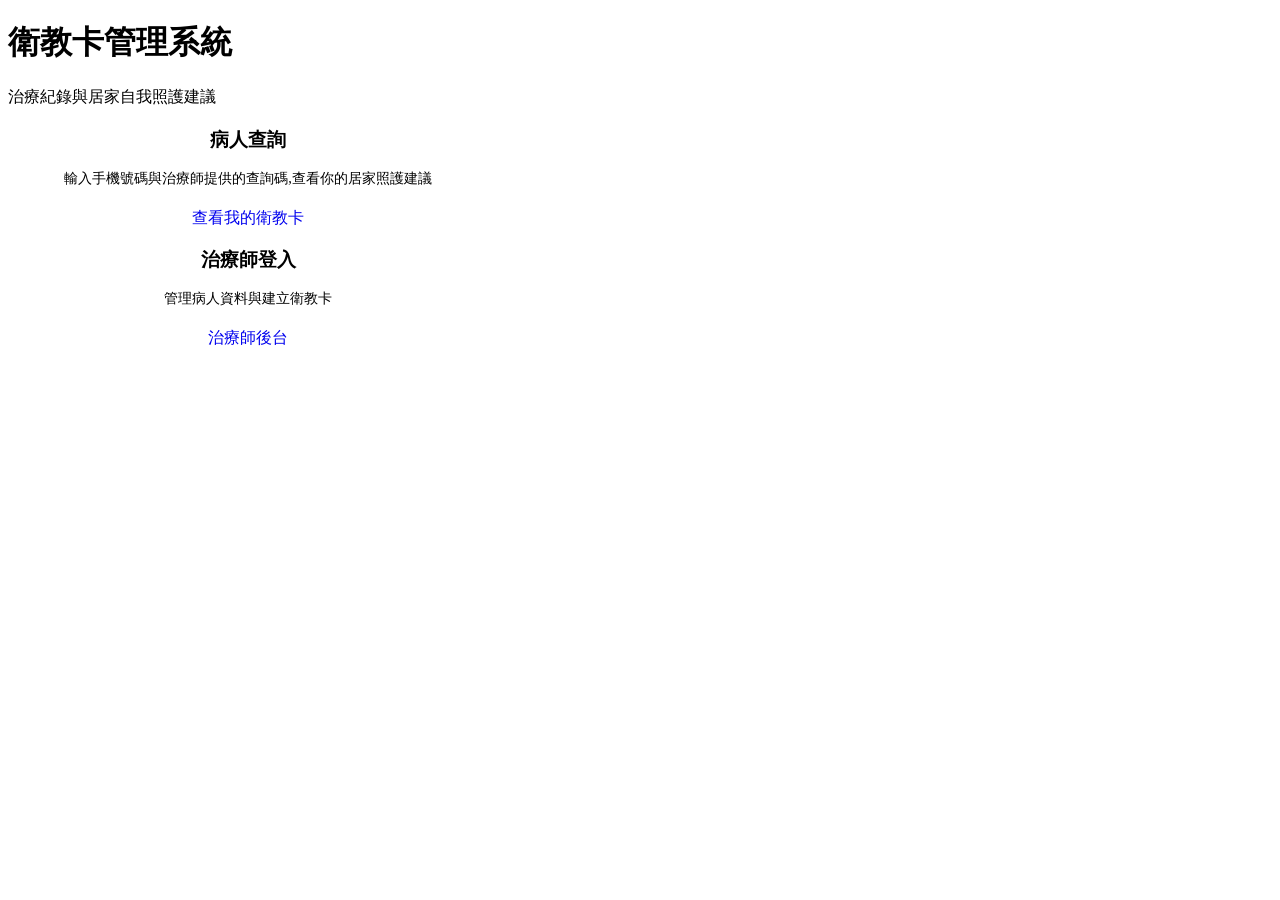
==== index.html @ 75a8e57d "將專案資料都上傳" ====
<!DOCTYPE html>
<html lang="zh-Hant">
<head>
<meta charset="UTF-8">
<meta name="viewport" content="width=device-width, initial-scale=1.0">
<title>衛教卡管理系統</title>
<link rel="preconnect" href="https://fonts.googleapis.com">
<link href="https://fonts.googleapis.com/css2?family=Noto+Sans+TC:wght@400;600;700&family=Noto+Serif+TC:wght@600;700&display=swap" rel="stylesheet">
<link rel="stylesheet" href="css/index.css">
</head>
<body>
  <div class="container" style="max-width:480px;">
    <div class="hero-portal">
      <h1>衛教卡管理系統</h1>
      <p>治療紀錄與居家自我照護建議</p>
    </div>

    <div class="card" style="text-align:center;">
      <h3 style="margin-bottom:16px;">病人查詢</h3>
      <p style="color:var(--color-text-muted); font-size:0.9rem; margin-bottom:20px;">
        輸入手機號碼與治療師提供的查詢碼,查看你的居家照護建議
      </p>
      <a href="patient.html" class="btn btn-primary" style="text-decoration:none;">查看我的衛教卡</a>
    </div>

    <div class="card" style="text-align:center;">
      <h3 style="margin-bottom:16px;">治療師登入</h3>
      <p style="color:var(--color-text-muted); font-size:0.9rem; margin-bottom:20px;">
        管理病人資料與建立衛教卡
      </p>
      <a href="therapist.html" class="btn btn-ghost" style="text-decoration:none;">治療師後台</a>
    </div>
  </div>
</body>
</html>
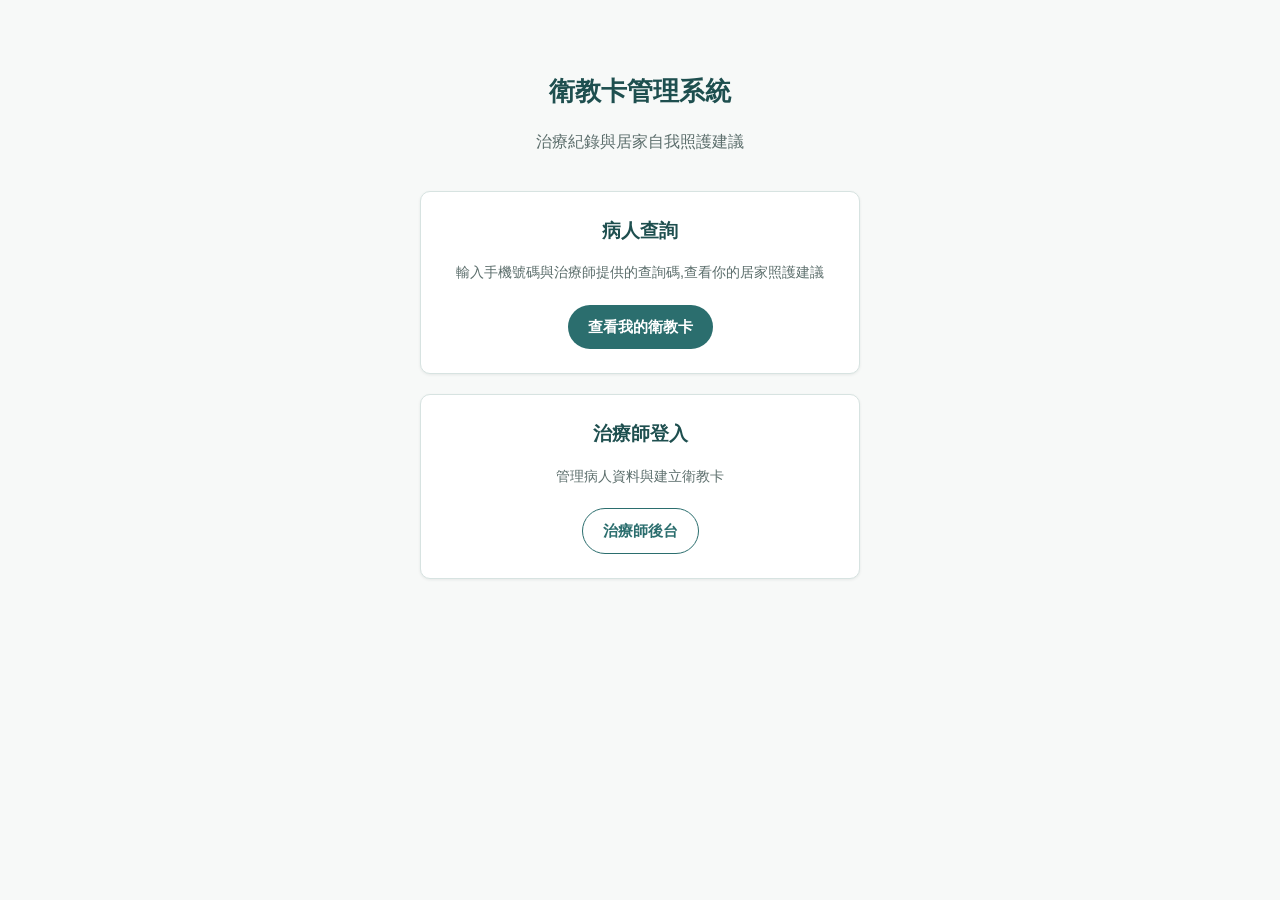
==== commit 9c9e3e5a: "把本來的專案用原來的格式傳上去" ====
--- a/index.html
+++ b/index.html
@@ -1,35 +1,35 @@
-<!DOCTYPE html>
-<html lang="zh-Hant">
-<head>
-<meta charset="UTF-8">
-<meta name="viewport" content="width=device-width, initial-scale=1.0">
-<title>衛教卡管理系統</title>
-<link rel="preconnect" href="https://fonts.googleapis.com">
-<link href="https://fonts.googleapis.com/css2?family=Noto+Sans+TC:wght@400;600;700&family=Noto+Serif+TC:wght@600;700&display=swap" rel="stylesheet">
-<link rel="stylesheet" href="css/index.css">
-</head>
-<body>
-  <div class="container" style="max-width:480px;">
-    <div class="hero-portal">
-      <h1>衛教卡管理系統</h1>
-      <p>治療紀錄與居家自我照護建議</p>
-    </div>
-
-    <div class="card" style="text-align:center;">
-      <h3 style="margin-bottom:16px;">病人查詢</h3>
-      <p style="color:var(--color-text-muted); font-size:0.9rem; margin-bottom:20px;">
-        輸入手機號碼與治療師提供的查詢碼,查看你的居家照護建議
-      </p>
-      <a href="patient.html" class="btn btn-primary" style="text-decoration:none;">查看我的衛教卡</a>
-    </div>
-
-    <div class="card" style="text-align:center;">
-      <h3 style="margin-bottom:16px;">治療師登入</h3>
-      <p style="color:var(--color-text-muted); font-size:0.9rem; margin-bottom:20px;">
-        管理病人資料與建立衛教卡
-      </p>
-      <a href="therapist.html" class="btn btn-ghost" style="text-decoration:none;">治療師後台</a>
-    </div>
-  </div>
-</body>
+<!DOCTYPE html>
+<html lang="zh-Hant">
+<head>
+<meta charset="UTF-8">
+<meta name="viewport" content="width=device-width, initial-scale=1.0">
+<title>衛教卡管理系統</title>
+<link rel="preconnect" href="https://fonts.googleapis.com">
+<link href="https://fonts.googleapis.com/css2?family=Noto+Sans+TC:wght@400;600;700&family=Noto+Serif+TC:wght@600;700&display=swap" rel="stylesheet">
+<link rel="stylesheet" href="css/index.css">
+</head>
+<body>
+  <div class="container" style="max-width:480px;">
+    <div class="hero-portal">
+      <h1>衛教卡管理系統</h1>
+      <p>治療紀錄與居家自我照護建議</p>
+    </div>
+
+    <div class="card" style="text-align:center;">
+      <h3 style="margin-bottom:16px;">病人查詢</h3>
+      <p style="color:var(--color-text-muted); font-size:0.9rem; margin-bottom:20px;">
+        輸入手機號碼與治療師提供的查詢碼,查看你的居家照護建議
+      </p>
+      <a href="patient.html" class="btn btn-primary" style="text-decoration:none;">查看我的衛教卡</a>
+    </div>
+
+    <div class="card" style="text-align:center;">
+      <h3 style="margin-bottom:16px;">治療師登入</h3>
+      <p style="color:var(--color-text-muted); font-size:0.9rem; margin-bottom:20px;">
+        管理病人資料與建立衛教卡
+      </p>
+      <a href="therapist.html" class="btn btn-ghost" style="text-decoration:none;">治療師後台</a>
+    </div>
+  </div>
+</body>
 </html>
--- a/css/index.css
+++ b/css/index.css
@@ -0,0 +1,244 @@
+/* ============================================
+   設計 tokens
+   定位:工具型網頁(治療師後台 + 病人查詢)
+   配色:沉穩醫療感,青綠為主色,暖橙為強調色(建議/行動)
+   ============================================ */
+:root {
+  --color-primary: #2b6e6e;
+  --color-primary-dark: #1e4f4f;
+  --color-primary-light: #dcedeb;
+  --color-accent: #e08a3e;
+  --color-bg: #f7f9f8;
+  --color-surface: #ffffff;
+  --color-text: #1c2b2a;
+  --color-text-muted: #5c6e6c;
+  --color-border: #d7e3e1;
+  --color-danger: #c4574a;
+
+  --font-display: "Noto Serif TC", "PMingLiU", serif;
+  --font-body: "Noto Sans TC", "PingFang TC", "Microsoft JhengHei", sans-serif;
+
+  --radius: 10px;
+  --shadow-sm: 0 1px 3px rgba(28, 43, 42, 0.08);
+  --shadow-md: 0 4px 16px rgba(28, 43, 42, 0.10);
+}
+
+* { box-sizing: border-box; }
+
+body {
+  margin: 0;
+  font-family: var(--font-body);
+  background: var(--color-bg);
+  color: var(--color-text);
+  line-height: 1.6;
+}
+
+h1, h2, h3 {
+  font-family: var(--font-display);
+  font-weight: 600;
+  margin: 0 0 0.5em;
+  color: var(--color-primary-dark);
+}
+
+a { color: var(--color-primary); }
+
+.container {
+  max-width: 720px;
+  margin: 0 auto;
+  padding: 32px 20px 80px;
+}
+
+.topbar {
+  background: var(--color-primary-dark);
+  color: #fff;
+  padding: 16px 20px;
+  display: flex;
+  align-items: center;
+  justify-content: space-between;
+}
+.topbar .brand {
+  font-family: var(--font-display);
+  font-size: 1.1rem;
+  letter-spacing: 0.02em;
+}
+.topbar button {
+  background: transparent;
+  border: 1px solid rgba(255,255,255,0.4);
+  color: #fff;
+  padding: 6px 14px;
+  border-radius: 999px;
+  font-size: 0.85rem;
+  cursor: pointer;
+}
+.topbar button:hover { background: rgba(255,255,255,0.12); }
+
+.card {
+  background: var(--color-surface);
+  border: 1px solid var(--color-border);
+  border-radius: var(--radius);
+  padding: 24px;
+  box-shadow: var(--shadow-sm);
+  margin-bottom: 20px;
+}
+
+.field { margin-bottom: 16px; }
+.field label {
+  display: block;
+  font-size: 0.9rem;
+  color: var(--color-text-muted);
+  margin-bottom: 6px;
+}
+.field input, .field textarea {
+  width: 100%;
+  padding: 10px 12px;
+  border: 1px solid var(--color-border);
+  border-radius: 8px;
+  font-size: 1rem;
+  font-family: var(--font-body);
+  background: #fff;
+  color: var(--color-text);
+}
+.field input:focus, .field textarea:focus {
+  outline: 2px solid var(--color-primary);
+  outline-offset: 1px;
+  border-color: var(--color-primary);
+}
+.field textarea { resize: vertical; min-height: 64px; }
+
+.btn {
+  display: inline-block;
+  padding: 10px 20px;
+  border-radius: 999px;
+  border: none;
+  font-size: 0.95rem;
+  font-weight: 600;
+  cursor: pointer;
+  font-family: var(--font-body);
+}
+.btn-primary { background: var(--color-primary); color: #fff; }
+.btn-primary:hover { background: var(--color-primary-dark); }
+.btn-accent { background: var(--color-accent); color: #fff; }
+.btn-accent:hover { background: #c9752b; }
+.btn-ghost { background: transparent; color: var(--color-primary); border: 1px solid var(--color-primary); }
+.btn-ghost:hover { background: var(--color-primary-light); }
+.btn-danger-ghost { background: transparent; color: var(--color-danger); border: 1px solid var(--color-danger); font-size: 0.8rem; padding: 6px 14px; }
+.btn-danger-ghost:hover { background: #fbeceb; }
+.btn:disabled { opacity: 0.5; cursor: not-allowed; }
+
+.patient-row {
+  display: flex;
+  justify-content: space-between;
+  align-items: center;
+  padding: 14px 4px;
+  border-bottom: 1px solid var(--color-border);
+  cursor: pointer;
+}
+.patient-row:last-child { border-bottom: none; }
+.patient-row:hover { background: var(--color-primary-light); }
+.patient-row .name { font-weight: 600; }
+.patient-row .phone { color: var(--color-text-muted); font-size: 0.85rem; }
+
+.tag-code {
+  display: inline-block;
+  background: var(--color-primary-light);
+  color: var(--color-primary-dark);
+  font-weight: 700;
+  letter-spacing: 0.1em;
+  padding: 4px 10px;
+  border-radius: 6px;
+  font-size: 0.95rem;
+}
+
+.item-row {
+  display: flex;
+  gap: 10px;
+  align-items: flex-start;
+  margin-bottom: 10px;
+  padding: 12px;
+  background: var(--color-primary-light);
+  border-radius: 8px;
+}
+.item-row .item-fields { flex: 1; display: flex; flex-direction: column; gap: 6px; }
+.item-row input { border: 1px solid var(--color-border); border-radius: 6px; padding: 8px 10px; font-size: 0.95rem; }
+.item-row .remove-item {
+  background: none; border: none; color: var(--color-text-muted);
+  cursor: pointer; font-size: 1.1rem; padding: 4px 8px;
+}
+.item-row .remove-item:hover { color: var(--color-danger); }
+
+.empty-state {
+  text-align: center;
+  color: var(--color-text-muted);
+  padding: 40px 20px;
+}
+
+.msg { font-size: 0.9rem; margin-top: 8px; }
+.msg.error { color: var(--color-danger); }
+.msg.success { color: var(--color-primary-dark); }
+
+/* ===== 病人查詢卡片(衛教卡)專屬 ===== */
+.hero-portal {
+  text-align: center;
+  padding: 40px 20px 20px;
+}
+.hero-portal h1 { font-size: 1.6rem; }
+.hero-portal p { color: var(--color-text-muted); }
+
+.med-card {
+  border-radius: 14px;
+  background: var(--color-surface);
+  box-shadow: var(--shadow-md);
+  overflow: hidden;
+  border: 1px solid var(--color-border);
+}
+.med-card-head {
+  background: var(--color-primary);
+  color: #fff;
+  padding: 20px 24px;
+}
+.med-card-head .label { font-size: 0.8rem; opacity: 0.85; letter-spacing: 0.1em; }
+.med-card-head .patient-name { font-family: var(--font-display); font-size: 1.4rem; margin-top: 4px; }
+.med-card-head .date { font-size: 0.85rem; opacity: 0.85; margin-top: 6px; }
+
+.med-item {
+  position: relative;
+  padding: 20px 24px 34px;
+  border-bottom: 1px solid var(--color-border);
+}
+.med-item .item-date {
+  position: absolute;
+  right: 24px;
+  bottom: 12px;
+  font-size: 0.78rem;
+  color: var(--color-text-muted);
+}
+.med-item:last-child { border-bottom: none; }
+.med-item .symptom {
+  display: inline-block;
+  font-weight: 700;
+  color: var(--color-primary-dark);
+  font-size: 1.1rem;
+  margin-bottom: 8px;
+}
+.med-item .symptom::before {
+  content: "◆ ";
+  color: var(--color-accent);
+}
+.med-item .advice {
+  font-size: 1.05rem;
+  color: var(--color-text);
+  padding-left: 20px;
+  white-space: pre-wrap;
+}
+
+.login-box {
+  max-width: 380px;
+  margin: 60px auto;
+}
+
+.link-switch { text-align: center; margin-top: 24px; font-size: 0.9rem; }
+
+@media (max-width: 480px) {
+  .container { padding: 20px 14px 60px; }
+  .med-card-head .patient-name { font-size: 1.2rem; }
+}
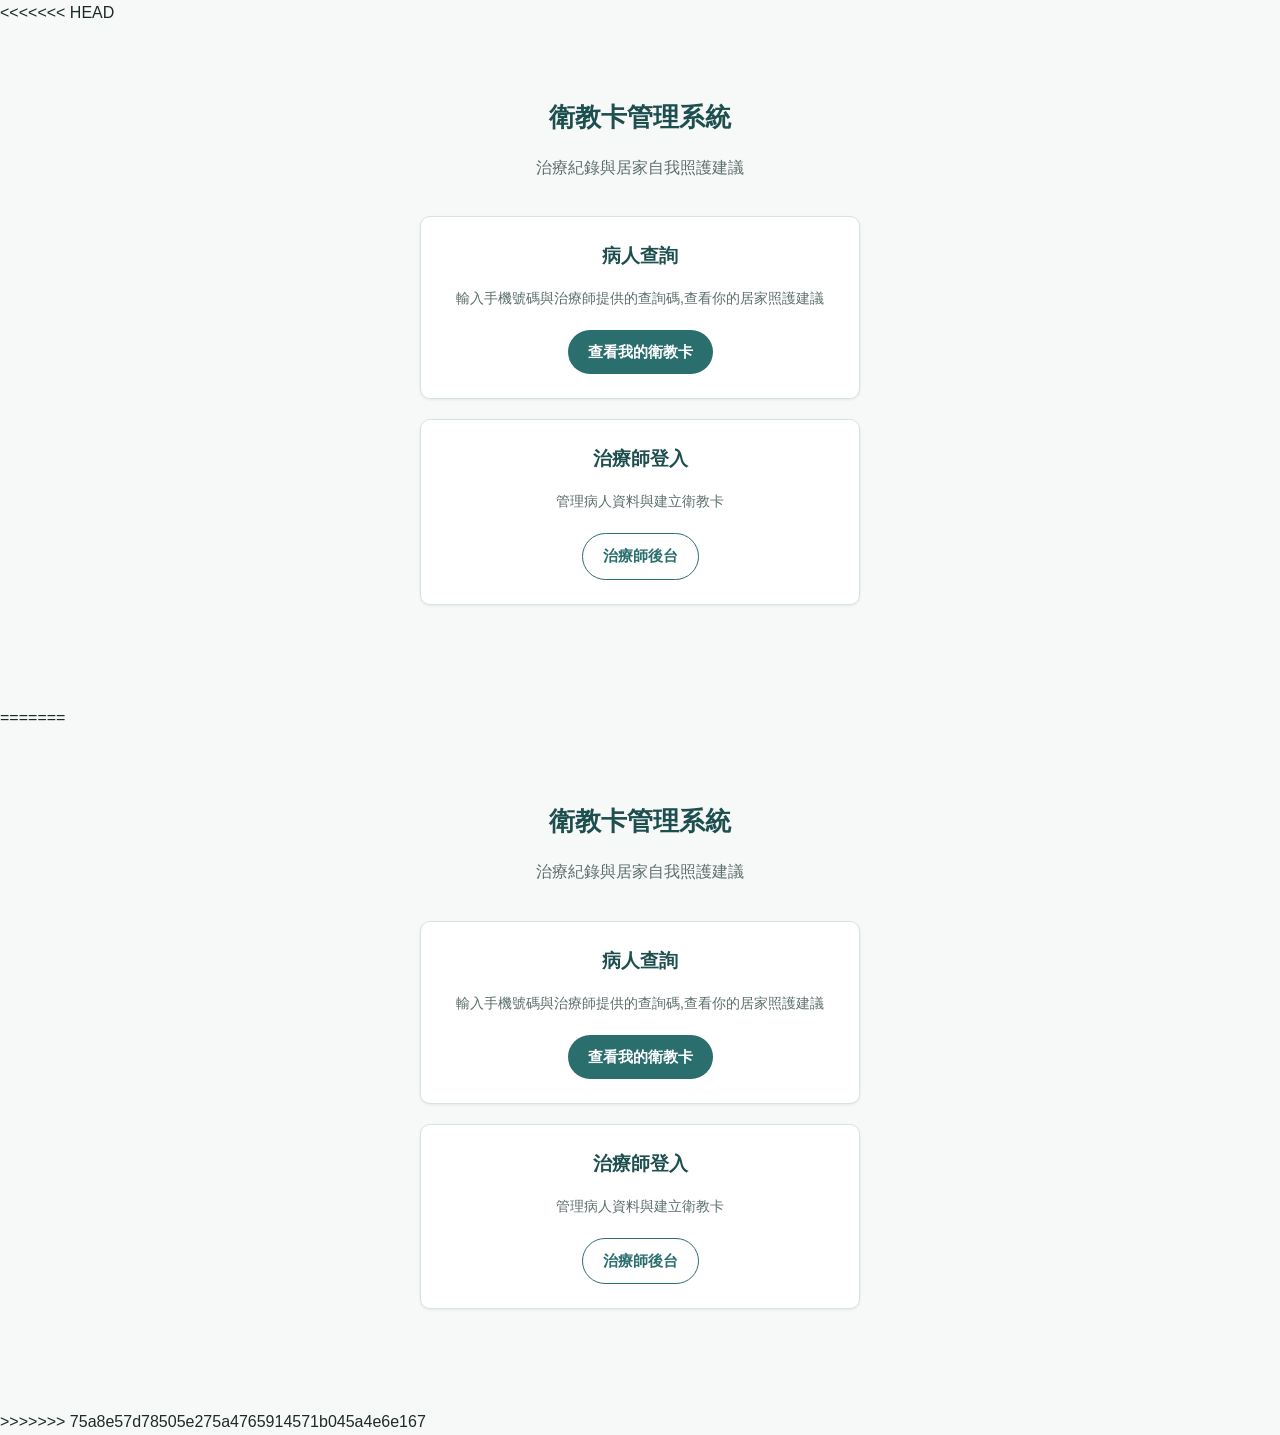
==== commit 987ac9c6: "更新css、js路徑" ====
--- a/index.html
+++ b/index.html
@@ -1,3 +1,39 @@
+<<<<<<< HEAD
+<!DOCTYPE html>
+<html lang="zh-Hant">
+<head>
+<meta charset="UTF-8">
+<meta name="viewport" content="width=device-width, initial-scale=1.0">
+<title>衛教卡管理系統</title>
+<link rel="preconnect" href="https://fonts.googleapis.com">
+<link href="https://fonts.googleapis.com/css2?family=Noto+Sans+TC:wght@400;600;700&family=Noto+Serif+TC:wght@600;700&display=swap" rel="stylesheet">
+<link rel="stylesheet" href="index.css">
+</head>
+<body>
+  <div class="container" style="max-width:480px;">
+    <div class="hero-portal">
+      <h1>衛教卡管理系統</h1>
+      <p>治療紀錄與居家自我照護建議</p>
+    </div>
+
+    <div class="card" style="text-align:center;">
+      <h3 style="margin-bottom:16px;">病人查詢</h3>
+      <p style="color:var(--color-text-muted); font-size:0.9rem; margin-bottom:20px;">
+        輸入手機號碼與治療師提供的查詢碼,查看你的居家照護建議
+      </p>
+      <a href="patient.html" class="btn btn-primary" style="text-decoration:none;">查看我的衛教卡</a>
+    </div>
+
+    <div class="card" style="text-align:center;">
+      <h3 style="margin-bottom:16px;">治療師登入</h3>
+      <p style="color:var(--color-text-muted); font-size:0.9rem; margin-bottom:20px;">
+        管理病人資料與建立衛教卡
+      </p>
+      <a href="therapist.html" class="btn btn-ghost" style="text-decoration:none;">治療師後台</a>
+    </div>
+  </div>
+</body>
+=======
 <!DOCTYPE html>
 <html lang="zh-Hant">
 <head>
@@ -32,4 +68,5 @@
     </div>
   </div>
 </body>
+>>>>>>> 75a8e57d78505e275a4765914571b045a4e6e167
 </html>
--- a/index.css
+++ b/index.css
@@ -0,0 +1,482 @@
+<<<<<<< HEAD
+/* ============================================
+   設計 tokens
+   定位:工具型網頁(治療師後台 + 病人查詢)
+   配色:沉穩醫療感,青綠為主色,暖橙為強調色(建議/行動)
+   ============================================ */
+:root {
+  --color-primary: #2b6e6e;
+  --color-primary-dark: #1e4f4f;
+  --color-primary-light: #dcedeb;
+  --color-accent: #e08a3e;
+  --color-bg: #f7f9f8;
+  --color-surface: #ffffff;
+  --color-text: #1c2b2a;
+  --color-text-muted: #5c6e6c;
+  --color-border: #d7e3e1;
+  --color-danger: #c4574a;
+
+  --font-display: "Noto Serif TC", "PMingLiU", serif;
+  --font-body: "Noto Sans TC", "PingFang TC", "Microsoft JhengHei", sans-serif;
+
+  --radius: 10px;
+  --shadow-sm: 0 1px 3px rgba(28, 43, 42, 0.08);
+  --shadow-md: 0 4px 16px rgba(28, 43, 42, 0.10);
+}
+
+* { box-sizing: border-box; }
+
+body {
+  margin: 0;
+  font-family: var(--font-body);
+  background: var(--color-bg);
+  color: var(--color-text);
+  line-height: 1.6;
+}
+
+h1, h2, h3 {
+  font-family: var(--font-display);
+  font-weight: 600;
+  margin: 0 0 0.5em;
+  color: var(--color-primary-dark);
+}
+
+a { color: var(--color-primary); }
+
+.container {
+  max-width: 720px;
+  margin: 0 auto;
+  padding: 32px 20px 80px;
+}
+
+.topbar {
+  background: var(--color-primary-dark);
+  color: #fff;
+  padding: 16px 20px;
+  display: flex;
+  align-items: center;
+  justify-content: space-between;
+}
+.topbar .brand {
+  font-family: var(--font-display);
+  font-size: 1.1rem;
+  letter-spacing: 0.02em;
+}
+.topbar button {
+  background: transparent;
+  border: 1px solid rgba(255,255,255,0.4);
+  color: #fff;
+  padding: 6px 14px;
+  border-radius: 999px;
+  font-size: 0.85rem;
+  cursor: pointer;
+}
+.topbar button:hover { background: rgba(255,255,255,0.12); }
+
+.card {
+  background: var(--color-surface);
+  border: 1px solid var(--color-border);
+  border-radius: var(--radius);
+  padding: 24px;
+  box-shadow: var(--shadow-sm);
+  margin-bottom: 20px;
+}
+
+.field { margin-bottom: 16px; }
+.field label {
+  display: block;
+  font-size: 0.9rem;
+  color: var(--color-text-muted);
+  margin-bottom: 6px;
+}
+.field input, .field textarea {
+  width: 100%;
+  padding: 10px 12px;
+  border: 1px solid var(--color-border);
+  border-radius: 8px;
+  font-size: 1rem;
+  font-family: var(--font-body);
+  background: #fff;
+  color: var(--color-text);
+}
+.field input:focus, .field textarea:focus {
+  outline: 2px solid var(--color-primary);
+  outline-offset: 1px;
+  border-color: var(--color-primary);
+}
+.field textarea { resize: vertical; min-height: 64px; }
+
+.btn {
+  display: inline-block;
+  padding: 10px 20px;
+  border-radius: 999px;
+  border: none;
+  font-size: 0.95rem;
+  font-weight: 600;
+  cursor: pointer;
+  font-family: var(--font-body);
+}
+.btn-primary { background: var(--color-primary); color: #fff; }
+.btn-primary:hover { background: var(--color-primary-dark); }
+.btn-accent { background: var(--color-accent); color: #fff; }
+.btn-accent:hover { background: #c9752b; }
+.btn-ghost { background: transparent; color: var(--color-primary); border: 1px solid var(--color-primary); }
+.btn-ghost:hover { background: var(--color-primary-light); }
+.btn-danger-ghost { background: transparent; color: var(--color-danger); border: 1px solid var(--color-danger); font-size: 0.8rem; padding: 6px 14px; }
+.btn-danger-ghost:hover { background: #fbeceb; }
+.btn:disabled { opacity: 0.5; cursor: not-allowed; }
+
+.patient-row {
+  display: flex;
+  justify-content: space-between;
+  align-items: center;
+  padding: 14px 4px;
+  border-bottom: 1px solid var(--color-border);
+  cursor: pointer;
+}
+.patient-row:last-child { border-bottom: none; }
+.patient-row:hover { background: var(--color-primary-light); }
+.patient-row .name { font-weight: 600; }
+.patient-row .phone { color: var(--color-text-muted); font-size: 0.85rem; }
+
+.tag-code {
+  display: inline-block;
+  background: var(--color-primary-light);
+  color: var(--color-primary-dark);
+  font-weight: 700;
+  letter-spacing: 0.1em;
+  padding: 4px 10px;
+  border-radius: 6px;
+  font-size: 0.95rem;
+}
+
+.item-row {
+  display: flex;
+  gap: 10px;
+  align-items: flex-start;
+  margin-bottom: 10px;
+  padding: 12px;
+  background: var(--color-primary-light);
+  border-radius: 8px;
+}
+.item-row .item-fields { flex: 1; display: flex; flex-direction: column; gap: 6px; }
+.item-row input { border: 1px solid var(--color-border); border-radius: 6px; padding: 8px 10px; font-size: 0.95rem; }
+.item-row .remove-item {
+  background: none; border: none; color: var(--color-text-muted);
+  cursor: pointer; font-size: 1.1rem; padding: 4px 8px;
+}
+.item-row .remove-item:hover { color: var(--color-danger); }
+
+.empty-state {
+  text-align: center;
+  color: var(--color-text-muted);
+  padding: 40px 20px;
+}
+
+.msg { font-size: 0.9rem; margin-top: 8px; }
+.msg.error { color: var(--color-danger); }
+.msg.success { color: var(--color-primary-dark); }
+
+/* ===== 病人查詢卡片(衛教卡)專屬 ===== */
+.hero-portal {
+  text-align: center;
+  padding: 40px 20px 20px;
+}
+.hero-portal h1 { font-size: 1.6rem; }
+.hero-portal p { color: var(--color-text-muted); }
+
+.med-card {
+  border-radius: 14px;
+  background: var(--color-surface);
+  box-shadow: var(--shadow-md);
+  overflow: hidden;
+  border: 1px solid var(--color-border);
+}
+.med-card-head {
+  background: var(--color-primary);
+  color: #fff;
+  padding: 20px 24px;
+}
+.med-card-head .label { font-size: 0.8rem; opacity: 0.85; letter-spacing: 0.1em; }
+.med-card-head .patient-name { font-family: var(--font-display); font-size: 1.4rem; margin-top: 4px; }
+.med-card-head .date { font-size: 0.85rem; opacity: 0.85; margin-top: 6px; }
+
+.med-item {
+  padding: 20px 24px;
+  border-bottom: 1px solid var(--color-border);
+}
+.med-item:last-child { border-bottom: none; }
+.med-item .symptom {
+  display: inline-block;
+  font-weight: 700;
+  color: var(--color-primary-dark);
+  font-size: 1.1rem;
+  margin-bottom: 8px;
+}
+.med-item .symptom::before {
+  content: "◆ ";
+  color: var(--color-accent);
+}
+.med-item .advice {
+  font-size: 1.05rem;
+  color: var(--color-text);
+  padding-left: 20px;
+  white-space: pre-wrap;
+}
+
+.login-box {
+  max-width: 380px;
+  margin: 60px auto;
+}
+
+.link-switch { text-align: center; margin-top: 24px; font-size: 0.9rem; }
+
+@media (max-width: 480px) {
+  .container { padding: 20px 14px 60px; }
+  .med-card-head .patient-name { font-size: 1.2rem; }
+=======
+/* ============================================
+   設計 tokens
+   定位:工具型網頁(治療師後台 + 病人查詢)
+   配色:沉穩醫療感,青綠為主色,暖橙為強調色(建議/行動)
+   ============================================ */
+:root {
+  --color-primary: #2b6e6e;
+  --color-primary-dark: #1e4f4f;
+  --color-primary-light: #dcedeb;
+  --color-accent: #e08a3e;
+  --color-bg: #f7f9f8;
+  --color-surface: #ffffff;
+  --color-text: #1c2b2a;
+  --color-text-muted: #5c6e6c;
+  --color-border: #d7e3e1;
+  --color-danger: #c4574a;
+
+  --font-display: "Noto Serif TC", "PMingLiU", serif;
+  --font-body: "Noto Sans TC", "PingFang TC", "Microsoft JhengHei", sans-serif;
+
+  --radius: 10px;
+  --shadow-sm: 0 1px 3px rgba(28, 43, 42, 0.08);
+  --shadow-md: 0 4px 16px rgba(28, 43, 42, 0.10);
+}
+
+* { box-sizing: border-box; }
+
+body {
+  margin: 0;
+  font-family: var(--font-body);
+  background: var(--color-bg);
+  color: var(--color-text);
+  line-height: 1.6;
+}
+
+h1, h2, h3 {
+  font-family: var(--font-display);
+  font-weight: 600;
+  margin: 0 0 0.5em;
+  color: var(--color-primary-dark);
+}
+
+a { color: var(--color-primary); }
+
+.container {
+  max-width: 720px;
+  margin: 0 auto;
+  padding: 32px 20px 80px;
+}
+
+.topbar {
+  background: var(--color-primary-dark);
+  color: #fff;
+  padding: 16px 20px;
+  display: flex;
+  align-items: center;
+  justify-content: space-between;
+}
+.topbar .brand {
+  font-family: var(--font-display);
+  font-size: 1.1rem;
+  letter-spacing: 0.02em;
+}
+.topbar button {
+  background: transparent;
+  border: 1px solid rgba(255,255,255,0.4);
+  color: #fff;
+  padding: 6px 14px;
+  border-radius: 999px;
+  font-size: 0.85rem;
+  cursor: pointer;
+}
+.topbar button:hover { background: rgba(255,255,255,0.12); }
+
+.card {
+  background: var(--color-surface);
+  border: 1px solid var(--color-border);
+  border-radius: var(--radius);
+  padding: 24px;
+  box-shadow: var(--shadow-sm);
+  margin-bottom: 20px;
+}
+
+.field { margin-bottom: 16px; }
+.field label {
+  display: block;
+  font-size: 0.9rem;
+  color: var(--color-text-muted);
+  margin-bottom: 6px;
+}
+.field input, .field textarea {
+  width: 100%;
+  padding: 10px 12px;
+  border: 1px solid var(--color-border);
+  border-radius: 8px;
+  font-size: 1rem;
+  font-family: var(--font-body);
+  background: #fff;
+  color: var(--color-text);
+}
+.field input:focus, .field textarea:focus {
+  outline: 2px solid var(--color-primary);
+  outline-offset: 1px;
+  border-color: var(--color-primary);
+}
+.field textarea { resize: vertical; min-height: 64px; }
+
+.btn {
+  display: inline-block;
+  padding: 10px 20px;
+  border-radius: 999px;
+  border: none;
+  font-size: 0.95rem;
+  font-weight: 600;
+  cursor: pointer;
+  font-family: var(--font-body);
+}
+.btn-primary { background: var(--color-primary); color: #fff; }
+.btn-primary:hover { background: var(--color-primary-dark); }
+.btn-accent { background: var(--color-accent); color: #fff; }
+.btn-accent:hover { background: #c9752b; }
+.btn-ghost { background: transparent; color: var(--color-primary); border: 1px solid var(--color-primary); }
+.btn-ghost:hover { background: var(--color-primary-light); }
+.btn-danger-ghost { background: transparent; color: var(--color-danger); border: 1px solid var(--color-danger); font-size: 0.8rem; padding: 6px 14px; }
+.btn-danger-ghost:hover { background: #fbeceb; }
+.btn:disabled { opacity: 0.5; cursor: not-allowed; }
+
+.patient-row {
+  display: flex;
+  justify-content: space-between;
+  align-items: center;
+  padding: 14px 4px;
+  border-bottom: 1px solid var(--color-border);
+  cursor: pointer;
+}
+.patient-row:last-child { border-bottom: none; }
+.patient-row:hover { background: var(--color-primary-light); }
+.patient-row .name { font-weight: 600; }
+.patient-row .phone { color: var(--color-text-muted); font-size: 0.85rem; }
+
+.tag-code {
+  display: inline-block;
+  background: var(--color-primary-light);
+  color: var(--color-primary-dark);
+  font-weight: 700;
+  letter-spacing: 0.1em;
+  padding: 4px 10px;
+  border-radius: 6px;
+  font-size: 0.95rem;
+}
+
+.item-row {
+  display: flex;
+  gap: 10px;
+  align-items: flex-start;
+  margin-bottom: 10px;
+  padding: 12px;
+  background: var(--color-primary-light);
+  border-radius: 8px;
+}
+.item-row .item-fields { flex: 1; display: flex; flex-direction: column; gap: 6px; }
+.item-row input { border: 1px solid var(--color-border); border-radius: 6px; padding: 8px 10px; font-size: 0.95rem; }
+.item-row .remove-item {
+  background: none; border: none; color: var(--color-text-muted);
+  cursor: pointer; font-size: 1.1rem; padding: 4px 8px;
+}
+.item-row .remove-item:hover { color: var(--color-danger); }
+
+.empty-state {
+  text-align: center;
+  color: var(--color-text-muted);
+  padding: 40px 20px;
+}
+
+.msg { font-size: 0.9rem; margin-top: 8px; }
+.msg.error { color: var(--color-danger); }
+.msg.success { color: var(--color-primary-dark); }
+
+/* ===== 病人查詢卡片(衛教卡)專屬 ===== */
+.hero-portal {
+  text-align: center;
+  padding: 40px 20px 20px;
+}
+.hero-portal h1 { font-size: 1.6rem; }
+.hero-portal p { color: var(--color-text-muted); }
+
+.med-card {
+  border-radius: 14px;
+  background: var(--color-surface);
+  box-shadow: var(--shadow-md);
+  overflow: hidden;
+  border: 1px solid var(--color-border);
+}
+.med-card-head {
+  background: var(--color-primary);
+  color: #fff;
+  padding: 20px 24px;
+}
+.med-card-head .label { font-size: 0.8rem; opacity: 0.85; letter-spacing: 0.1em; }
+.med-card-head .patient-name { font-family: var(--font-display); font-size: 1.4rem; margin-top: 4px; }
+.med-card-head .date { font-size: 0.85rem; opacity: 0.85; margin-top: 6px; }
+
+.med-item {
+  position: relative;
+  padding: 20px 24px 34px;
+  border-bottom: 1px solid var(--color-border);
+}
+.med-item .item-date {
+  position: absolute;
+  right: 24px;
+  bottom: 12px;
+  font-size: 0.78rem;
+  color: var(--color-text-muted);
+}
+.med-item:last-child { border-bottom: none; }
+.med-item .symptom {
+  display: inline-block;
+  font-weight: 700;
+  color: var(--color-primary-dark);
+  font-size: 1.1rem;
+  margin-bottom: 8px;
+}
+.med-item .symptom::before {
+  content: "◆ ";
+  color: var(--color-accent);
+}
+.med-item .advice {
+  font-size: 1.05rem;
+  color: var(--color-text);
+  padding-left: 20px;
+  white-space: pre-wrap;
+}
+
+.login-box {
+  max-width: 380px;
+  margin: 60px auto;
+}
+
+.link-switch { text-align: center; margin-top: 24px; font-size: 0.9rem; }
+
+@media (max-width: 480px) {
+  .container { padding: 20px 14px 60px; }
+  .med-card-head .patient-name { font-size: 1.2rem; }
+>>>>>>> 75a8e57d78505e275a4765914571b045a4e6e167
+}
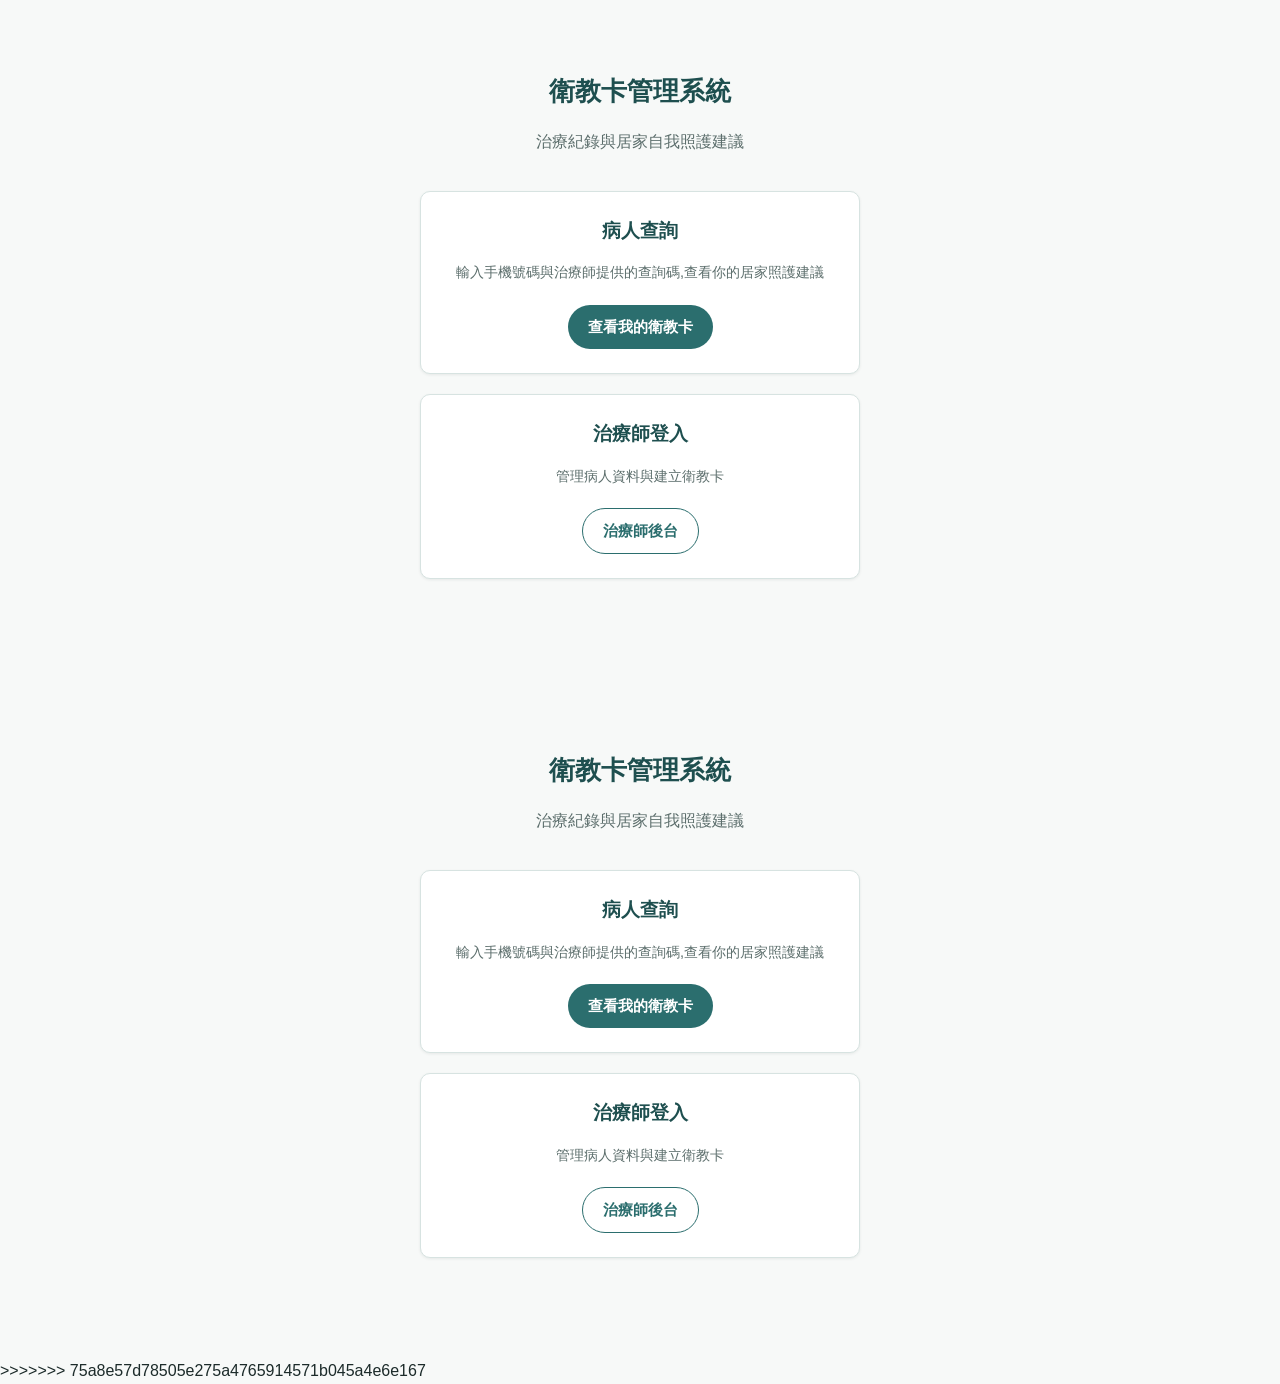
==== commit 7a626d09: "Fix merge conflict in index.html Resolve merge conflict in index.html" ====
--- a/index.html
+++ b/index.html
@@ -1,4 +1,4 @@
-<<<<<<< HEAD
+
 <!DOCTYPE html>
 <html lang="zh-Hant">
 <head>
@@ -33,7 +33,7 @@
     </div>
   </div>
 </body>
-=======
+
 <!DOCTYPE html>
 <html lang="zh-Hant">
 <head>
@@ -69,4 +69,4 @@
   </div>
 </body>
 >>>>>>> 75a8e57d78505e275a4765914571b045a4e6e167
-</html>+</html>
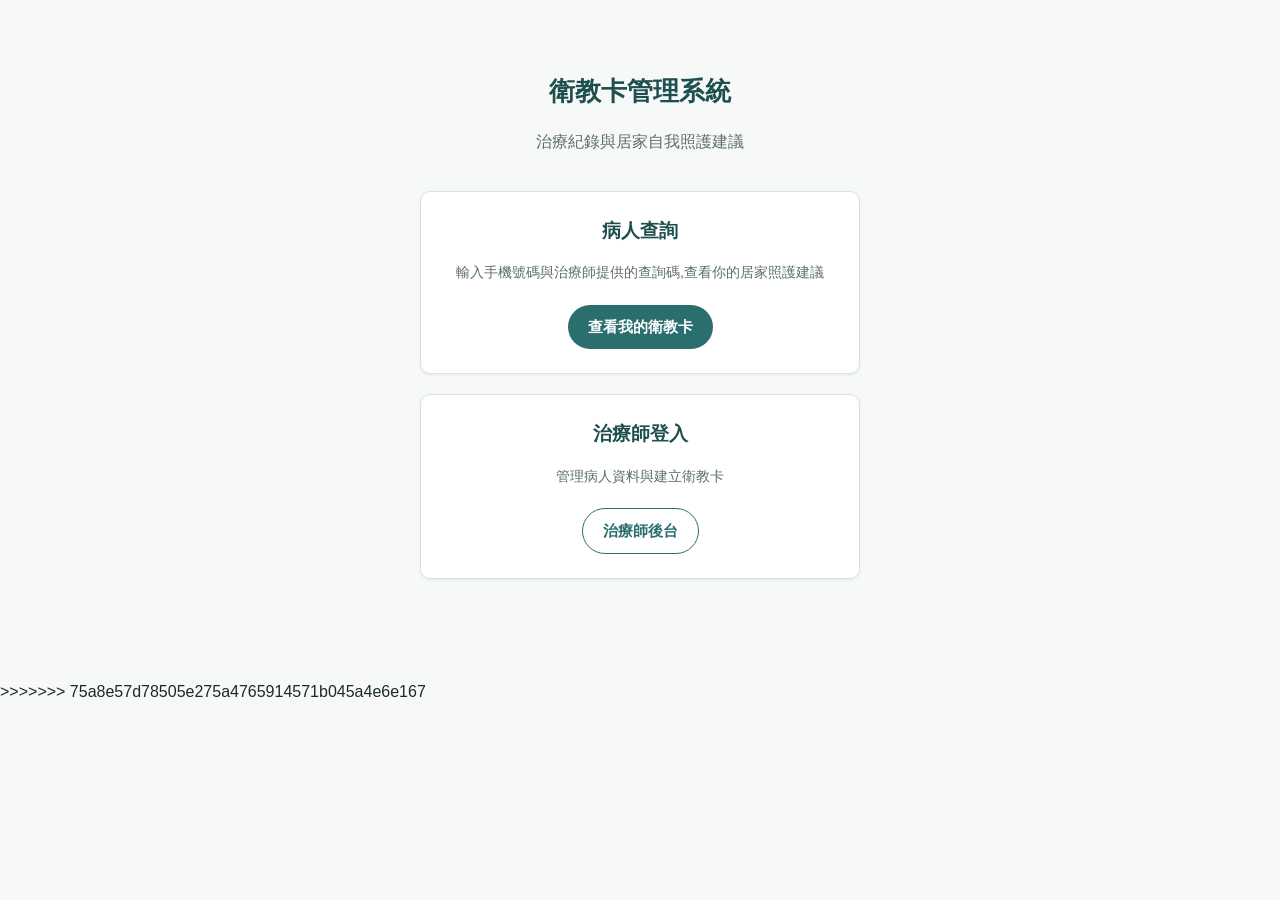
==== commit 4a61ff73: "Refactor index.html to update stylesheet path Updated stylesheet link and removed old content." ====
--- a/index.html
+++ b/index.html
@@ -1,39 +1,3 @@
-
-<!DOCTYPE html>
-<html lang="zh-Hant">
-<head>
-<meta charset="UTF-8">
-<meta name="viewport" content="width=device-width, initial-scale=1.0">
-<title>衛教卡管理系統</title>
-<link rel="preconnect" href="https://fonts.googleapis.com">
-<link href="https://fonts.googleapis.com/css2?family=Noto+Sans+TC:wght@400;600;700&family=Noto+Serif+TC:wght@600;700&display=swap" rel="stylesheet">
-<link rel="stylesheet" href="index.css">
-</head>
-<body>
-  <div class="container" style="max-width:480px;">
-    <div class="hero-portal">
-      <h1>衛教卡管理系統</h1>
-      <p>治療紀錄與居家自我照護建議</p>
-    </div>
-
-    <div class="card" style="text-align:center;">
-      <h3 style="margin-bottom:16px;">病人查詢</h3>
-      <p style="color:var(--color-text-muted); font-size:0.9rem; margin-bottom:20px;">
-        輸入手機號碼與治療師提供的查詢碼,查看你的居家照護建議
-      </p>
-      <a href="patient.html" class="btn btn-primary" style="text-decoration:none;">查看我的衛教卡</a>
-    </div>
-
-    <div class="card" style="text-align:center;">
-      <h3 style="margin-bottom:16px;">治療師登入</h3>
-      <p style="color:var(--color-text-muted); font-size:0.9rem; margin-bottom:20px;">
-        管理病人資料與建立衛教卡
-      </p>
-      <a href="therapist.html" class="btn btn-ghost" style="text-decoration:none;">治療師後台</a>
-    </div>
-  </div>
-</body>
-
 <!DOCTYPE html>
 <html lang="zh-Hant">
 <head>
